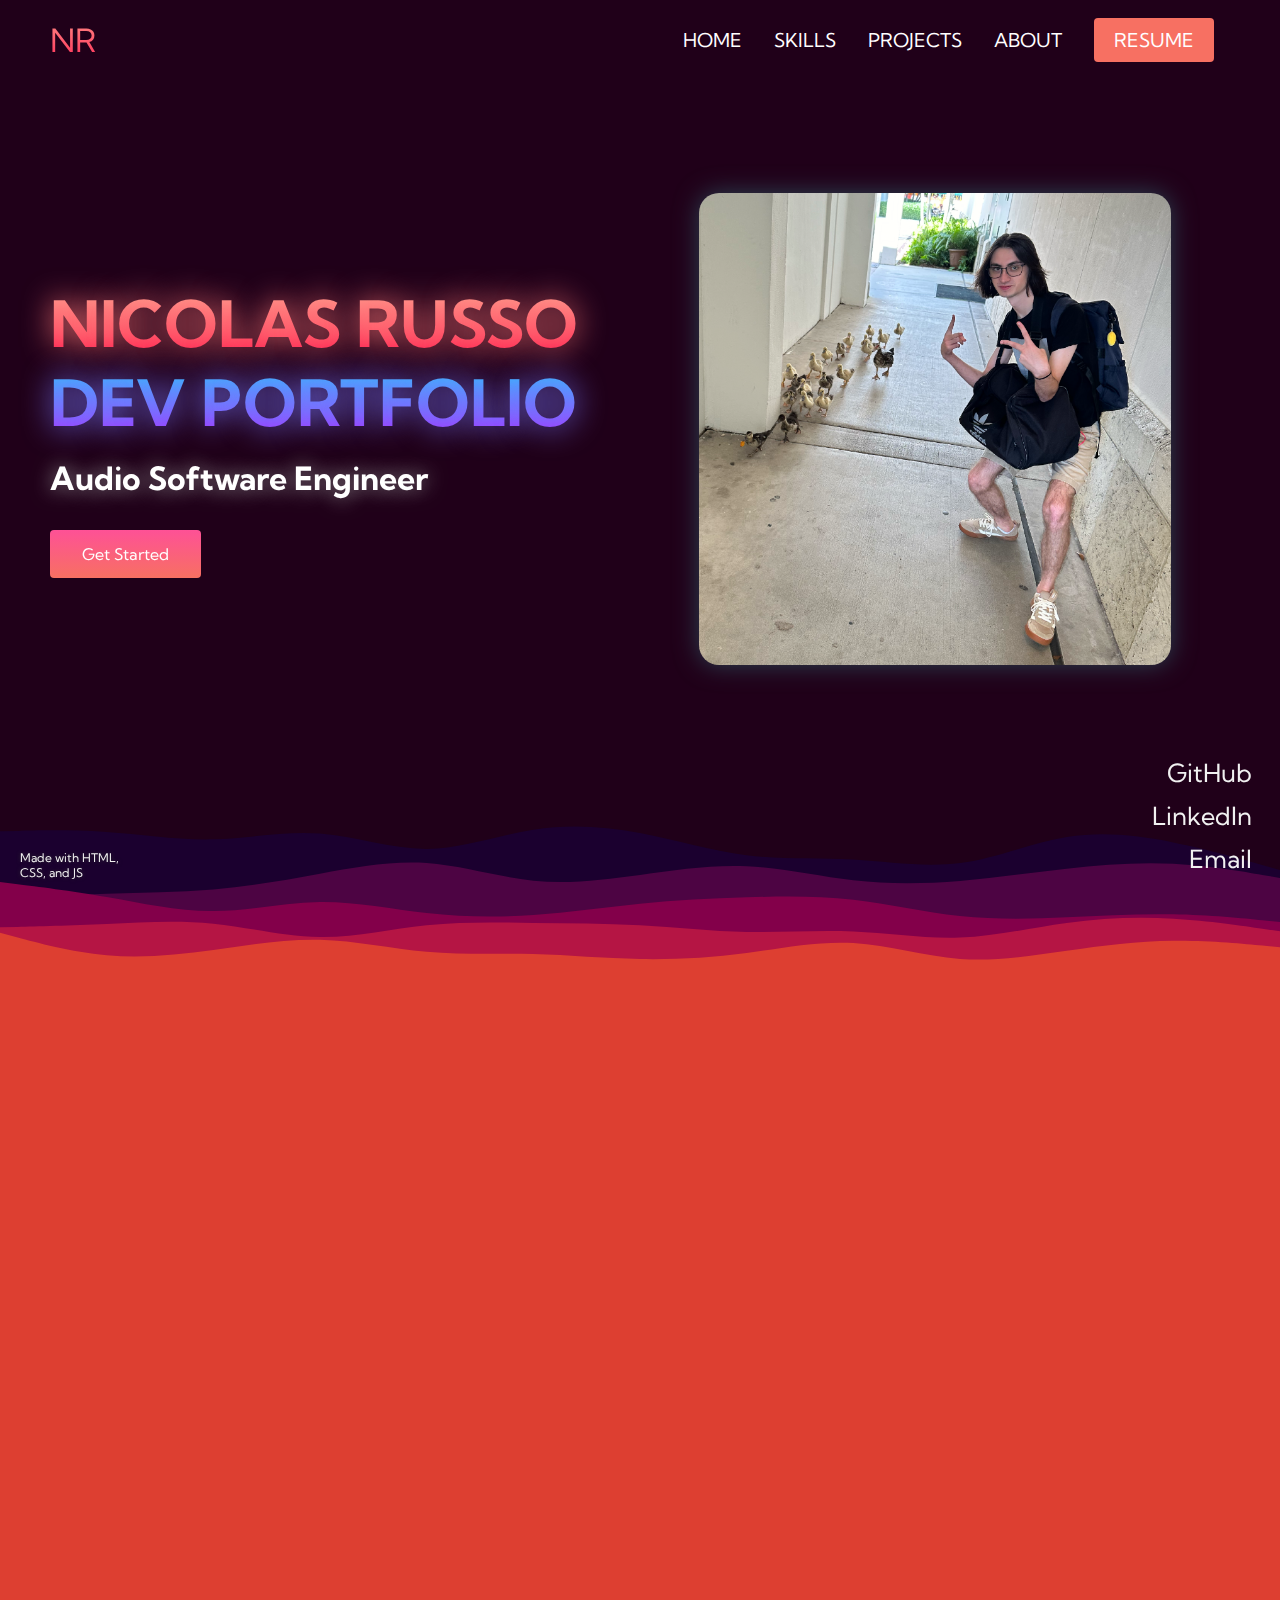
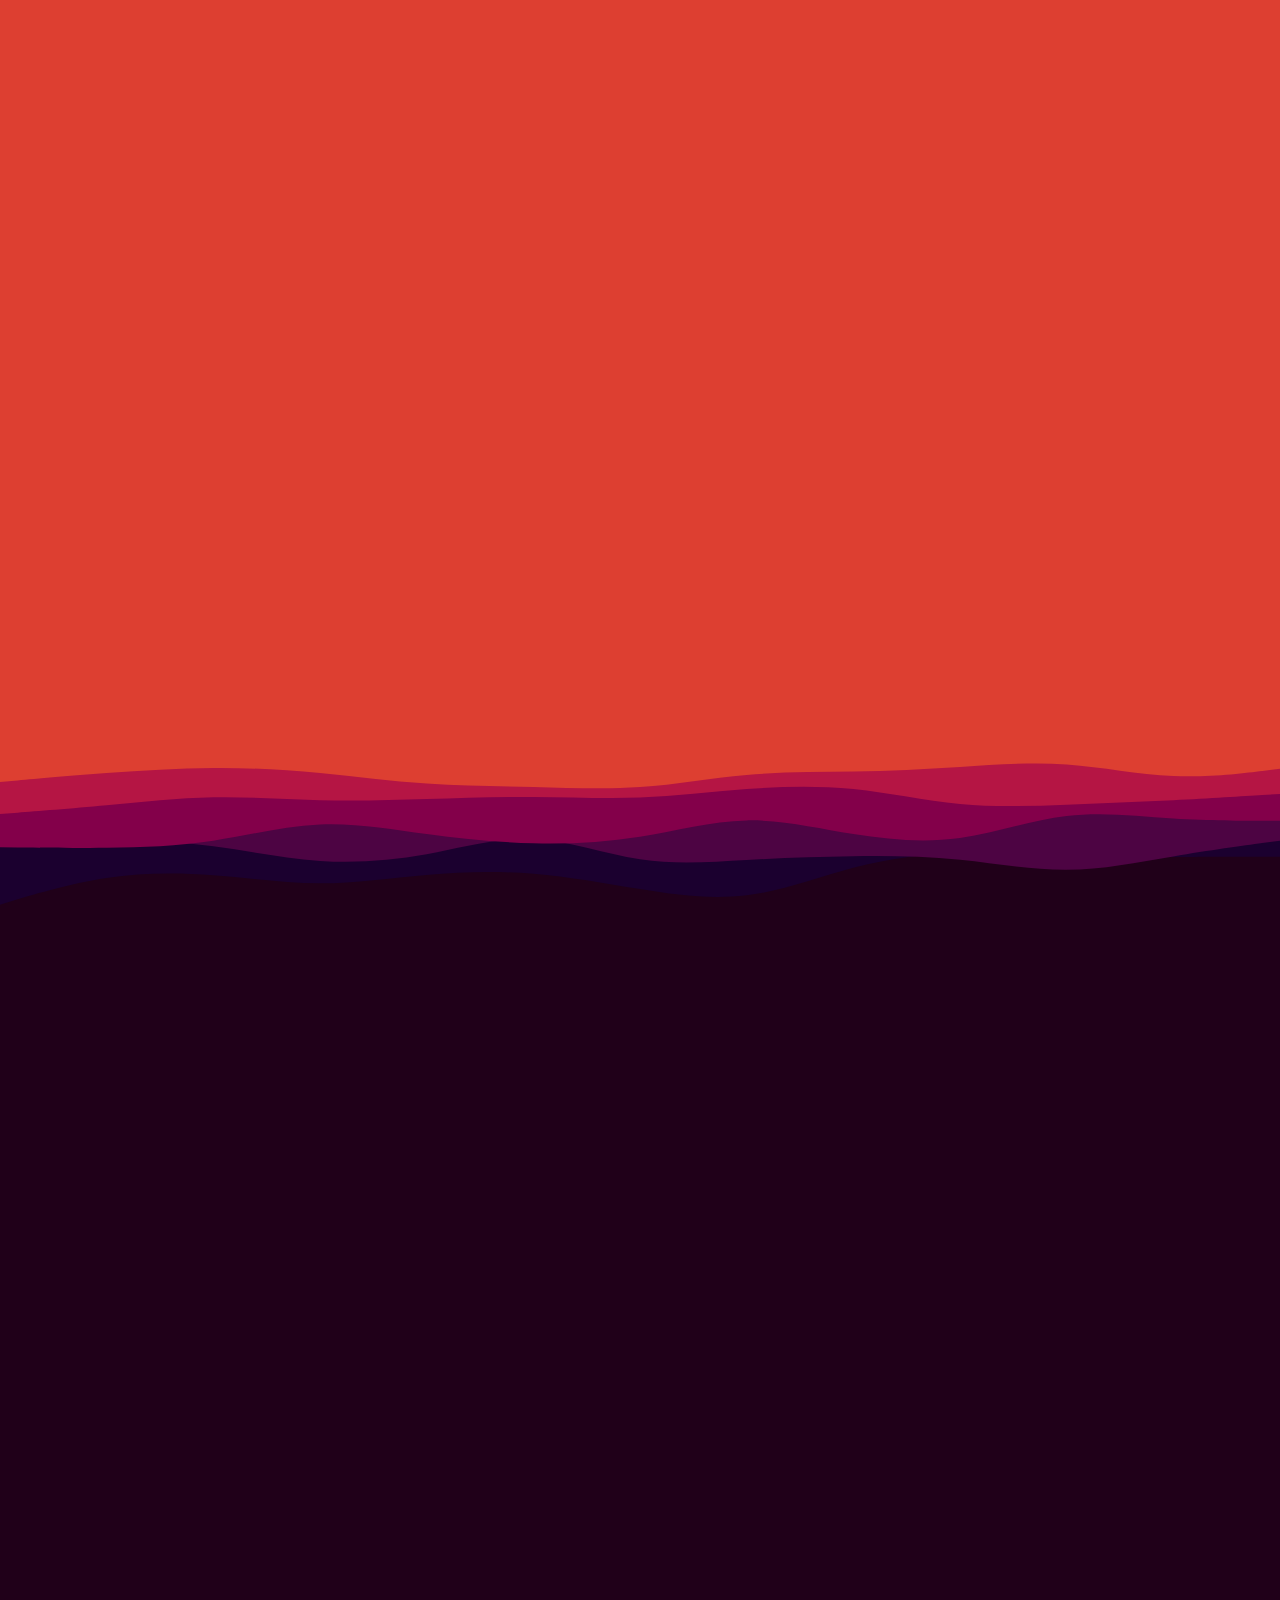
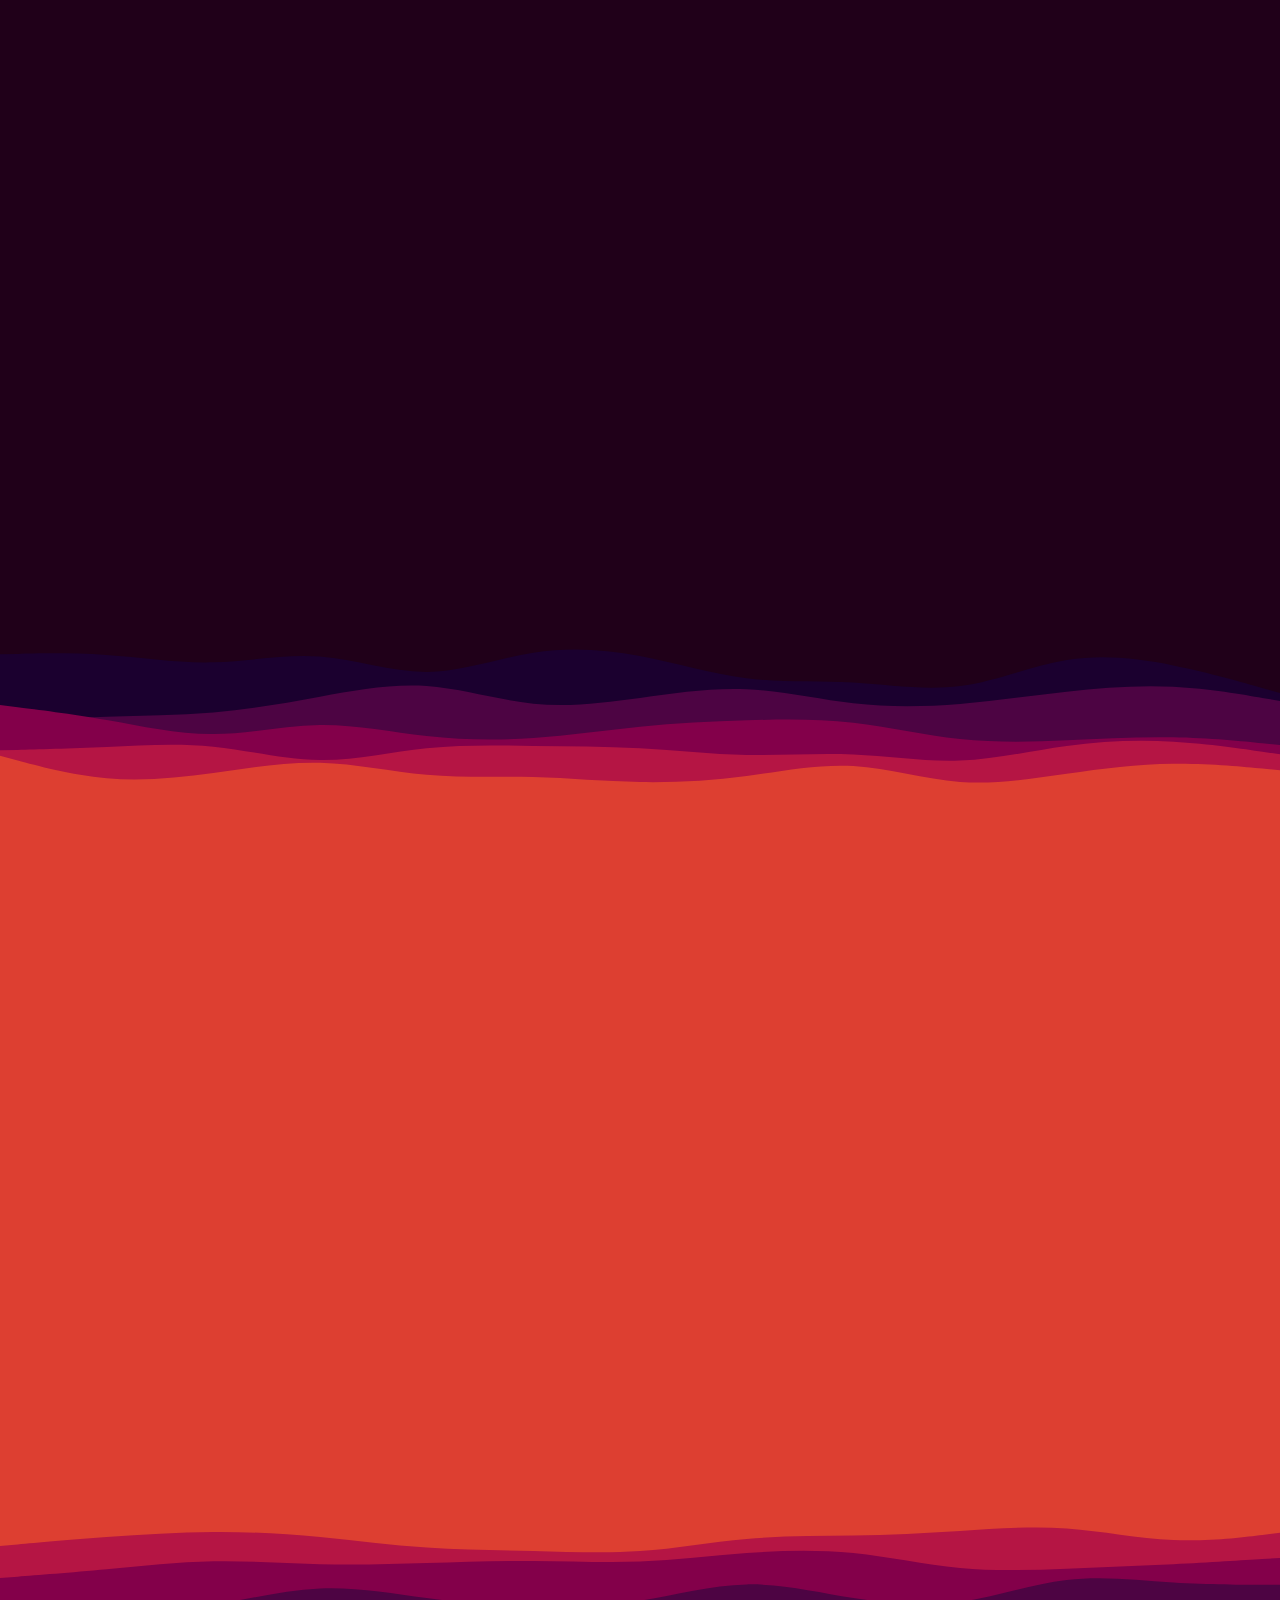
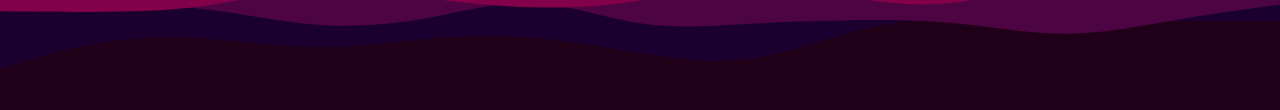
==== index.html @ 228be812 "added updated resume" ====
<!DOCTYPE html>
<html lang="en">
<head>
    <meta charset="UTF-8">
    <meta name="viewport" content="width=device-width, initial-scale=1.0">
    <title>Nicolas Russo's Portfolio</title>
    <link rel="stylesheet" href="style.css">

    <link rel="preconnect" href="https://fonts.googleapis.com">
    <link rel="preconnect" href="https://fonts.gstatic.com" crossorigin>
    <link href="https://fonts.googleapis.com/css2?family=Kumbh+Sans:wght@200;400;600;700&display=swap" rel="stylesheet">
</head>
<body>
    <a id="top"></a>

    <nav class="navbar">
        <div class="navbar__container">
            <a href="#top" id="navbar__logo">NR</a>
            <div class="navbar__toggle" id="mobile-menu">
                <span class="bar"></span>
                <span class="bar"></span>
                <span class="bar"></span>
            </div>
            <ul class="navbar__menu">
                <li class="navbar__item">
                    <a href="#top" class="navbar__links"> HOME </a>
                </li>
                <li class="navbar__item">
                    <a href="#skills" class="navbar__links"> SKILLS </a>
                </li>
                <li class="navbar__item">
                    <a href="#projects" class="navbar__links"> PROJECTS </a>
                </li>
                <li class="navbar__item">
                    <a href="#about-me" class="navbar__links"> ABOUT </a>
                </li>
                <!--
                <li class="navbar__item">
                    <a href="blog/blog.html" class="navbar__links"> ARTICLES </a>
                </li>
                -->
                <li class="navbar__btn">
                    <a href="resume_oct6.pdf" class="button" target="_blank"> RESUME </a>
                </li>
            </ul>
        </div>
    </nav>

    <div class="sidenav">
        <a href="https://github.com/omnicorum-dev" target=”_blank”>GitHub</a>
        <a href="https://www.linkedin.com/in/nicolas-russo-b6474030a/" target=”_blank”>LinkedIn</a>
        <a href="mailto:njr93@miami.edu">Email</a>
    </div>

    <div class="made__with">
        <p>
            Made with HTML, CSS, and JS
        </p>
    </div>

    <div class="everything">

    <!-- HERO SECTION -->

    <div class="main" id="main">
        <div class="main__container">
            <div class="main__content">
                <h1 id="nr" data-value="NICOLAS RUSSO" class="hidden home-line">NICOLAS RUSSO</h1>
                <h2 id="dp" data-value="DEV PORTFOLIO" class="hidden home-line">DEV PORTFOLIO</h2>
                <p class="hidden home-line">Audio Software Engineer</p>
                <button class="main__btn hidden home-line"><a href="#skills">Get Started</a></button>
            </div>
            <div class="main__img--container hidden2 home-line">
                <img src="images/I_love_ducks.png" alt="pic" id="main__img">
            </div>
        </div>
    </div>

    <!-- SKILLS SECTION -->
    
    
    <div class="spacer layer1"></div>
    
    <!--
    <div class="waves">
        <div class="waver wave1"></div>
        <div class="waver wave2"></div>
        <div class="waver wave3"></div>
        <div class="waver wave4"></div>
    </div>
    -->

    <section class="skills" id="skills">
        <div class="skills__container">
            <div class="skills__content">
                <h1 class="hidden">SKILLS</h1>
                <br>
                <br>
                <h2 class="hidden">Languages</h2>
                <br>
                <div class="languages">
                    <div class="lang hidden"><p>C++</p></div>
                    <div class="lang hidden"><p>Python</p></div>
                    <div class="lang hidden"><p>Java</p></div>
                    <div class="lang hidden"><p>C#</p></div>
                    <div class="lang hidden"><p>HTML</p></div>
                    <div class="lang hidden"><p>CSS</p></div>
                </div>

                <br>
                <br>
                <br>

                <h2 class="hidden">Frameworks, APIs, and Modules</h2>
                <br>
                <div class="languages">
                    <div class="lang hidden"><p>JUCE</p></div>
                    <div class="lang hidden"><p>PlugData</p></div>
                    <div class="lang hidden"><p>OpenGL</p></div>
                    <div class="lang hidden"><p>Twitch API</p></div>
                    <div class="lang hidden"><p>YouTube API</p></div>
                    <div class="lang hidden"><p>Google Cloud APIs</p></div>
                    <div class="lang hidden"><p>Llama 3.1</p></div>
                    <div class="lang hidden"><p>Scikit-Learn</p></div>
                </div>

                <br>
                <br>
                <br>

                <h2 class="hidden">Software</h2>
                <br>
                <div class="languages">
                    <div class="lang hidden"><p>Unity</p></div>
                    <div class="lang hidden"><p>Visual Studio</p></div>
                    <div class="lang hidden"><p>Neovim</p></div>
                    <div class="lang hidden"><p>Max</p></div>
                    <div class="lang hidden"><p>Blender</p></div>
                    <div class="lang hidden"><p>Adobe Creative Suite</p></div>
                    <div class="lang hidden"><p>Microsoft Office</p></div>
                    <div class="lang hidden"><p>Google Suite</p></div>
                </div>

                <br>
                <br>
                <br>

                <h2 class="hidden">Digital Audio Workstations</h2>
                <br>
                <div class="languages">
                    <div class="lang hidden"><p>Ableton Live</p></div>
                    <div class="lang hidden"><p>FL Studio</p></div>
                    <div class="lang hidden"><p>ProTools</p></div>
                    <div class="lang hidden"><p>Logic Pro</p></div>
                </div>

                <br>
                <br>
                <br>

                <h2 class="hidden">Operating Systems</h2>
                <br>
                <div class="languages">
                    <div class="lang hidden"><p>OSX</p></div>
                    <div class="lang hidden"><p>Windows</p></div>
                    <div class="lang hidden"><p>Unix</p></div>
                </div>

            </div>
        </div>
    </section>

    <div class="spacer layer2"></div>
    
    <!-- The other section -->

    <div class="main" id="projects">
        <div class="main__container2">
            <div class="main__content">
                <h2 class="hidden">PROJECTS</h2>
                <p class="hidden">Audio Software, Apps, and Games</p>
            </div>
            <br>
            <br>
            <br>

            <div class="youtube hidden">
                <iframe width="560" height="315" src="https://www.youtube.com/embed/ZGhJbdlIrUs?si=gTBgdvo9uI3dMaum" title="YouTube video player" frameborder="0" allow="accelerometer; autoplay; clipboard-write; encrypted-media; gyroscope; picture-in-picture; web-share" referrerpolicy="strict-origin-when-cross-origin" allowfullscreen></iframe>
            </div>
            <div class="video__desc">
                <h1 class="hidden2">Smart Clip, 4/27, and Deep Pan Plugins</h1>
                <h2 class="hidden2">C++,</h2>
                <h2 class="hidden2">JUCE,</h2>
                <h2 class="hidden2">Max,</h2>
                <h2 class="hidden2">DSP</h2>
                <p class="hidden2">
                    Smart Clip is a plugin developed in JUCE using C++ that uses multiband limiting and clipping to
                    create high-end preserving distortion. 4/27 was also made using JUCE, and uses an exponential
                    equation and waveshaping techniques to create a smooth analog-sounding distortion. Deep Pan was made in
                    Max4Live, and uses mid-side delays to create a deep panning effect to replace standard LCR mixes.
                </p>
                <div class="gitlink hidden2">
                    <a href="#top"><p><img src="images/github-icon.svg">  Code</p></a>
                </div>
            </div>

            <div class="youtube hidden">
                <iframe width="560" height="315" src="https://www.youtube.com/embed/ZGhJbdlIrUs?si=gTBgdvo9uI3dMaum" title="YouTube video player" frameborder="0" allow="accelerometer; autoplay; clipboard-write; encrypted-media; gyroscope; picture-in-picture; web-share" referrerpolicy="strict-origin-when-cross-origin" allowfullscreen></iframe>
            </div>
            <div class="video__desc">
                <h1 class="hidden2">AI Language Game & ChatBot</h1>
                <h2 class="hidden2">Python,</h2>
                <h2 class="hidden2">Llama3.1 (LLM),</h2>
                <h2 class="hidden2">Google Cloud TTS & STT APIs</h2>
                <p class="hidden2">
                    The AI Language game uses Google Cloud's Speech-to-Text API to capture a user's sentence,
                    sends it to a Large Language Model (Llama3.1) for translation, and plays the translated sentence
                    via Google's Text-to-Speech API and PyGame. The ChatBot works similarly but uses a character description
                    for its context instead of translation instructions.
                </p>
                <div class="gitlink hidden2">
                    <a href="#top"><p><img src="images/github-icon.svg">  Code</p></a>
                </div>
            </div>

            <!--
            <div class="youtube hidden">
                <iframe width="560" height="315" src="https://www.youtube.com/embed/nNbTf7HAIQE?si=5cgbld0Wp5qFtgue" title="YouTube video player" frameborder="0" allow="accelerometer; autoplay; clipboard-write; encrypted-media; gyroscope; picture-in-picture; web-share" referrerpolicy="strict-origin-when-cross-origin" allowfullscreen></iframe>
            </div>
            <div class="video__desc">
                <h1 class="hidden2">SNES Background Effector</h1>
                <h2 class="hidden2">C++,</h2>
                <h2 class="hidden2">OpenGL,</h2>
                <h2 class="hidden2">Graphics Processing</h2>
                <p class="hidden2">Audio Software Engineer</p>
                <div class="gitlink hidden2">
                    <a href="#top"><p><img src="images/github-icon.svg">  Code</p></a>
                </div>
            </div>
            -->

            <div class="youtube hidden">
                <iframe width="560" height="315" src="https://www.youtube.com/embed/k0XuoK132z4?si=GMvD4GhNdYhB1GlH" title="YouTube video player" frameborder="0" allow="accelerometer; autoplay; clipboard-write; encrypted-media; gyroscope; picture-in-picture; web-share" referrerpolicy="strict-origin-when-cross-origin" allowfullscreen></iframe>
            </div>
            <div class="video__desc">
                <h1 class="hidden2">MIDI Rhythm Game</h1>
                <h2 class="hidden2">Unity,</h2>
                <h2 class="hidden2">C#,</h2>
                <h2 class="hidden2">MIDI,</h2>
                <h2 class="hidden2">Binary Files</h2>
                <p class="hidden2">
                    This game takes a MIDI file as input, and builds a chart for the rhythm game component using the MIDI note data
                    in real-time. Charts can thus be created and edited extremely quickly. Additionally, note data is also
                    used to control the video effects such as screen shakes and drifts.
                </p>
                <div class="gitlink hidden2">
                    <a href="#top"><p><img src="images/github-icon.svg">  Code</p></a>
                </div>
            </div>

            <!--
            <div class="youtube hidden">
                <iframe width="560" height="315" src="https://www.youtube.com/embed/k0XuoK132z4?si=GMvD4GhNdYhB1GlH" title="YouTube video player" frameborder="0" allow="accelerometer; autoplay; clipboard-write; encrypted-media; gyroscope; picture-in-picture; web-share" referrerpolicy="strict-origin-when-cross-origin" allowfullscreen></iframe>
            </div>
            <div class="video__desc">
                <h1 class="hidden2">Streaming Chat Reader</h1>
                <h2 class="hidden2">Python,</h2>
                <h2 class="hidden2">Twitch API,</h2>
                <h2 class="hidden2">YouTube API,</h2>
                <h2 class="hidden2">Google Cloud APIs</h2>
                <p class="hidden2">Audio Software Engineer</p>
                <div class="gitlink hidden2">
                    <a href="https://github.com/omnicorum-dev/StreamChatReader" target=”_blank”><p><img src="images/github-icon.svg">  Code</p></a>
                </div>
            </div>
            -->

        </div>
    </div>

    <!-- ABOUT ME -->

    <div class="spacer layer1"></div>

    <section class="skills" id="about-me">
        <div class="skills__container">
            <div class="skills__content">
                <h1 class="hidden">ABOUT NICOLAS</h1>
                <br>
                <br>
                <p class="hidden2 about">
                    Nicolas Russo is an independent artist as well as an audio and sofware engineer.
                    He currently attends the <mark>University of Miami</mark> in Florida, pursuing a <mark>Bachelor's and Master's
                    degree</mark> in <mark>Music Engineering Technology</mark> with a minor in <mark>Computer Engineering</mark>.
                    In his time at the university, Nicolas has recorded several groups in multiple studios,
                    including the one-of-a-kind <a href="https://facilities.frost.miami.edu/recording-facilities/weeks-recording-studio/index.html" target=”_blank”><mark>Weeks Recording Studio</mark></a>.
                </p>
                <br>
                <p class="hidden about">
                    His musical background in <mark>piano</mark>, <mark>electronic instrumental performance</mark>, and
                    both <mark>contemporary and jazz drumset</mark> has provided him with a wide range of interests
                    and talents. He also creates heavy electronic dance music under the name <a href="https://soundcloud.com/omnicorum" target=”_blank”><mark>Omnicorum</mark></a>, 
                    where he has released over <mark>46 songs</mark> on <mark>multiple record labels</mark>.
                </p>
                <br>
                <p class="hidden2 about">
                    Nicolas has a passion for computer science, engineering, and programming. 
                    In addition to a multitude of various independent projects he has completed, Nicolas 
                    has also worked as a <mark>Teacher's Assistant for the Intro to Programming class</mark> at the University 
                    of Miami. There, he taught a weekly lab section, <mark>where he kept students on task</mark>, <mark>answered 
                    questions</mark>, and <mark>provided guidance</mark> where needed. He also <mark>graded and provided feedback</mark> to students'
                    lab work, as well as facilitated one-on-one and group tutoring sessions.
                </p>

            </div>
        </div>
    </section>

    <div class="spacer layer2"></div>

    </div>


    <script src="app.js"></script>
</body>
</html>
---- style.css ----
* {
    box-sizing: border-box;
    margin: 0;
    padding: 0;
    font-family: 'Kumbh Sans', sans-serif;
}

body {
    overflow-x: hidden;
}

html {
    scroll-behavior: smooth;
}

.made__with {
    height: auto; /* Full-height: remove this if you want "auto" height */
    width: 130px; /* Set the width of the sidebar */
    position: fixed; /* Fixed Sidebar (stay in place on scroll) */
    z-index: 1; /* Stay on top */
    bottom: 0; /* Stay at the top */
    left: 0;
    text-align: left;
    overflow-x: hidden; /* Disable horizontal scroll */
    padding-bottom: 20px;
    padding-left: 20px;
}

.made__with p {
    text-decoration: none;
    font-size: 12px;
    color: #f1f1f1;
    display: block;
    transition: 0.3s;
    text-shadow: 0 0 4px #333;
}

.sidenav {
    height: auto; /* Full-height: remove this if you want "auto" height */
    width: 160px; /* Set the width of the sidebar */
    position: fixed; /* Fixed Sidebar (stay in place on scroll) */
    z-index: 1; /* Stay on top */
    bottom: 0; /* Stay at the top */
    right: 0;
    text-align: right;
    overflow-x: hidden; /* Disable horizontal scroll */
    padding-bottom: 20px;
    padding-right: 20px;
}

/* The navigation menu links */
.sidenav a {
    padding: 6px 8px 6px 16px;
    text-decoration: none;
    font-size: 25px;
    color: #f1f1f1;
    display: block;
    transition: 0.3s;
}
  
/* When you mouse over the navigation links, change their color */
.sidenav a:hover {
    /*color: #f1f1f1;*/
    text-shadow: 2px 2px 1px #a0a0a0;
    transform: scale(1.1);
}

.navbar {
    background: #200019;
    height: 80px;
    display: flex;
    justify-content: center;
    align-items: center;
    font-size: 1.2rem;
    position: sticky;
    top: 0;
    z-index: 999;
}

.navbar__container {
    display: flex;
    justify-content: space-between;
    height: 80px;
    z-index: 1;
    width: 100%;
    max-width: 1300px;
    margin: 0 auto;
    padding: 0 50px;
}

#navbar__logo {
    background-color: #ff8177;
    background-image: linear-gradient(to top, #ff0844 0%, #ffb199 100%);
    background-size: 100%;
    -webkit-background-clip: text;
    -moz-background-clip: text;
    -webkit-text-fill-color: transparent;
    -moz-text-fill-color: transparent;
    display: flex;
    align-items: center;
    cursor: pointer;
    text-decoration: none;
    font-size: 2rem;
}

.fa-gem {
    margin-right: 0.5rem;
}

.navbar__menu {
    display: flex;
    align-items: center;
    list-style: none;
    text-align: center;
}

.navbar__item {
    height: 80px;
}

.navbar__links {
    color: #fff;
    display: flex;
    align-items: center;
    justify-content: center;
    text-decoration: none;
    padding: 0 1rem;
    height: 100%;
}

.navbar__btn {
    display: flex;
    justify-content: center;
    align-items: center;
    padding: 0 1rem;
    width: 100%;
}

.button {
    display: flex;
    justify-content: center;
    align-items: center;
    text-decoration: none;
    padding: 10px 20px;
    height: 100%;
    width: 100%;
    border: none;
    outline: none;
    border-radius: 4px;
    background: #f77062;
    color: #fff;
}

.button:hover {
    background: #4837ff;
    transition: all 0.3s ease;
}

.navbar__links:hover {
    color: #f77062;
    transition: all 0.3s ease;
}

@media screen and (max-width: 960px) {
    .navbar__container {
        display: flex;
        justify-content: space-between;
        height: 80px;
        z-index: 1;
        width: 100%;
        max-width: 1300px;
        padding: 0;
    }

    .navbar__menu {
        display: grid;
        grid-template-columns: auto;
        margin: 0;
        width: 100%;
        position: absolute;
        top: -1000;
        opacity: 0;
        transition: all 0.5s ease;
        height: 50vh;
        z-index: -1;
    }

    .navbar__menu.active {
        background: #131313;
        top: 100%;
        opacity: 1;
        transition: all 0.5s ease;
        z-index: 99;
        height: 50vh;
        font-size: 1.6rem;
    }

    #navbar__logo {
        padding-left: 25px;
    }

    .navbar__toggle .bar {
        width: 25px;
        height: 3px;
        margin: 5p auto;
        transition: all 0.3s ease-in-out;
        background: #fff;
    }

    .navbar__item {
        width: 100%;
    }

    .navbar__links {
        text-align: center;
        padding: 2rem;
        width: 100%;
        display: table;
    }

    #mobile-menu {
        position: absolute;
        top: 20%;
        right: 5%;
        transform: translate(5%, 20%);
    }

    .navbar__btn {
        padding-bottom: 2rem;
    }

    .button {
        display: flex;
        justify-content: center;
        align-items: center;
        width: 80%;
        height: 80px;
        margin: 0;
    }

    .navbar__toggle .bar {
        display: block;
        cursor: pointer;
    }

    #mobile-menu.is-active .bar:nth-child(2) {
        opacity: 0;
    }

    #mobile-menu.is-active .bar:nth-child(1) {
        transform: translateY(8px) rotate(45deg);
    }

    #mobile-menu.is-active .bar:nth-child(3) {
        transform: translateY(-8px) rotate(-45deg);
    }
}

/* HERO SECTION CSS */

.main {
    background-color: #200019;
}

.main__container {
    display: grid;
    grid-template-columns: 1fr 1fr;
    align-items: center;
    justify-self: center;
    margin: 0 auto;
    height: 78vh;
    background-color: #200019;
    z-index: 1;
    width: 100%;
    max-width: 1300px;
    padding: 0 50px;
}

.main__container2 {
    display: grid;
    grid-template-columns: 1fr 1fr;
    align-items: center;
    justify-self: center;
    margin: 0 auto;
    min-height: 78vh;
    background-color: #200019;
    z-index: 1;
    width: 100%;
    max-width: 1300px;
    padding: 0 50px;
}

.main__content h1{
    font-size: 4rem;
    background-color: #ff8177;
    background-image: linear-gradient(to top, #ff0844 0%, #ffb199 100%);
    background-size: 100%;
    text-shadow: 0 0 30px #f77;
    -webkit-background-clip: text;
    -moz-background-clip: text;
    -webkit-text-fill-color: transparent;
    -moz-text-fill-color: transparent;
}

.main__content h2 {
    font-size: 4rem;
    background-color: #ff8177;
    background-image: linear-gradient(to top, #b721ff 0%, #21d4fd 100%);
    background-size: 100%;
    text-shadow: 0 0 30px #77f;
    -webkit-background-clip: text;
    -moz-background-clip: text;
    -webkit-text-fill-color: transparent;
    -moz-text-fill-color: transparent;
}

.main__content p {
    margin-top: 1rem;
    font-size: 2rem;
    font-weight: 700;
    color: #fff;
    text-shadow: 0 0 20px #999;
}

.youtube {
    margin: 40px;
    position: relative;
    padding-bottom: 49.2%;
    height: 0;
}

.youtube iframe {
    border: 3px solid #f14fcb;
    border-radius: 10px;
    filter: drop-shadow(0px 0px 5rem #4c173f);
    position: absolute;
    top: 0;
    left: 0;
    width: 100%;
    height: 100%;
}

.video__desc h1 {
    font-size: 2.5rem;
    background-color: #ff8177;
    background-image: linear-gradient(to top, #ff0844 0%, #ffb199 100%);
    background-size: 100%;
    text-shadow: 0 0 30px #f77;
    -webkit-background-clip: text;
    -moz-background-clip: text;
    -webkit-text-fill-color: transparent;
    -moz-text-fill-color: transparent;
}

.video__desc h2 {
    margin-top: 1rem;
    font-size: 1.4rem;
    font-weight: 200;
    color: #4d7ee6;
    text-shadow: 0 0 3px #555;
    display: inline-block;
    margin-right: 0.2rem;
}

.video__desc p {
    margin-top: 1rem;
    line-height: 1.7rem;
    font-size: 1rem;
    font-weight: 400;
    color: #fff;
    text-shadow: 0 0 3px #555;
}

.gitlink {
    border: 2px solid #ff47c2;
    display: inline-block;
    filter: drop-shadow(0px 5px 0px #d83d73);
    text-decoration: none;
    margin-top: 1rem;
}

.gitlink a {
    text-decoration: none;
}

.gitlink p:hover {
    background-color: #ff47c2;
    color: white;
}

.gitlink p{
    white-space: pre;
    color: #ff47c2;
    margin-top: 0;
    padding: 7px;
    transition: 0.3s;
}

.gitlink img {
    position: relative;
    text-align: center;
    justify-content: center;
    transform: translateY(0.17rem);
    width: 20px;
    filter: invert(100%) brightness(200%);
}

.main__btn {
    font-size: 1rem;
    background-image: linear-gradient(to top, #f77062 0%, #fe5196 100%);
    padding: 14px 32px;
    border: none;
    border-radius: 4px;
    color: #fff;
    margin-top: 2rem;
    cursor: pointer;
    position: relative;
    transition: all 0.35s;
    outline: none;
}

.main__btn a {
    position: relative;
    z-index: 2;
    color: #fff;
    text-decoration: none;
}

.main__btn:after {
    position: absolute;
    content: '';
    top: 0;
    left: 0;
    width: 0;
    height: 100%;
    background: #149ae2;
    transition: all 0.35s;
    border-radius: 4px;
}

.main__btn:hover {
    color: #fff;
}

.main__btn:hover:after {
    width: 100%;
}

.main__img--container {
    text-align: center;
}

#main__img {
    height: 80%;
    width: 80%;
    filter: drop-shadow(0px 0px 0.75rem #2c4251);
    transition: 0.2s;
    border-radius: 20px;
}

#main__img:hover {
    height: 90%;
    width: 90%;
    transform: rotate(2deg);
    filter: drop-shadow(0px 0px 70px #ec3232);
}

/* Mobile Responsive */

@media screen and (max-width: 768px) {
    .main__container {
        display: grid;
        grid-template-columns: auto;
        align-items: center;
        justify-self: center;
        width: 100%;
        margin: 0 auto;
        height: 90vh;
    }

    .main__content {
        text-align: center;
        margin-bottom: 4rem;
    }

    .main__content h1 {
        font-size: 2.5rem;
        margin-top: 2rem;
    }

    .main__content h2 {
        font-size: 3rem;
    }

    .main__content p {
        margin-top: 1rem;
        font-size: 1.5rem;
    }
}

@media screen and (max-width: 480px) {
    .main__content h1 {
        font-size: 2rem;
        margin-top: 3rem;
    }

    .main__content h2 {
        font-size: 2rem;
    }

    .main__content p {
        margin-top: 2rem;
        font-size: 1.5rem;
    }
    
    .main__btn {
        padding: 12px 36px;
        margin: 2.5rem 0;
    }
}

/* Skills Section */

.skills {
    position: relative;
    align-content: center;
    align-items: center;
    min-height: 300px;
    padding: 100px 10vw;
    background-color: #dd3f31;
}

.skills__content h1 {
    font-size: 4rem;
    background-color: #ff0ae7;
    background-image: linear-gradient(to top, #00bc22 0%, #68ffa7 100%);
    background-size: 100%;
    text-shadow: 0 0 50px #44ff00;
    filter: drop-shadow(2px 4px 0px black);
    -webkit-background-clip: text;
    -moz-background-clip: text;
    -webkit-text-fill-color: transparent;
    -moz-text-fill-color: transparent;
}

.skills__content h2 {
    font-size: 2.5rem;
    color: #fe8ad3;
    text-shadow: 0 0.1rem 3px rgb(83, 0, 83);
}

.about {
    color: white;
    line-height: 1.8rem;
    font-size: 1.1rem;
    text-shadow: 0 3px 7px #7a221a;
}

.about mark {
    color: rgb(82, 217, 255);
    font-weight: 600;
    /*text-decoration: underline #77f;*/
    background-color: transparent;
    transition: 0.23s;
}

.about a {
    text-decoration: 2px underline white;
    transition: 0.23s;
}

.about a:hover {
    text-decoration: 2px underline black;
}

.about mark:hover {
    color: black;
    background-color: #77f;
    text-shadow: 0 0px 12px #fff;
}

.spacer {
    aspect-ratio: 960/150;
    width: 100%;
    background-repeat: no-repeat;
    background-position: center;
    background-size: cover;
}

.layer1 {
    background-image: url('./images/skills-waves-top.svg');
}

.layer2 {
    background-image: url('./images/skills-waves-bottom.svg');
}

.waves {
    aspect-ratio: 1000/100;
    width: 100%;
    background-color: #200019;
    position: relative;
}

.waver {
    position: absolute;
    bottom: 0;
    left: 0;
    width: 100%;
    height: 100px;
    background: url('/images/wave-black.svg');
    background-size: 1000px 100px;
}

.waver.wave1 {
    animation: animate 30s linear infinite;
    z-index: 100;
    opacity: 1;
    animation-delay: 0s;
    filter: invert(34%) sepia(36%) saturate(4195%) hue-rotate(343deg) brightness(80%) contrast(82%);
    bottom: 0;
}
.waver.wave2 {
    animation: animate2 15s linear infinite;
    z-index: 99;
    opacity: 0.5;
    animation-delay: -5s;
    bottom: 10;
}
.waver.wave3 {
    animation: animate 30s linear infinite;
    z-index: 98;
    opacity: 0.2;
    animation-delay: -2s;
    bottom: 15;
}
.waver.wave4 {
    animation: animate2 15s linear infinite;
    z-index: 97;
    opacity: 0.7;
    animation-delay: -2s;
    bottom: 20;
}
@keyframes animate {
    0% {
        background-position-x: 0;
    }
    100% {
        background-position-x: 1000px;
    }
}
@keyframes animate2 {
    0% {
        background-position-x: 0;
    }
    100% {
        background-position-x: -1000px;
    }
}

.hidden {
    opacity: 0;
    filter: blur(5px);
    transform: translateX(-100%);
    transition: all 1s;
}

.hidden2 {
    opacity: 0;
    filter: blur(5px);
    transform: translateX(100%);
    transition: all 1s;
}

.show {
    opacity: 1;
    filter: blur(0);
    transform: translateX(0);
}

.languages {
    font-size: 1.1rem;
}

.lang {
    color: rgb(69, 200, 220);
    border-radius: 10px;
    background-color: rgb(110, 27, 12);
    padding: 1rem;
    margin: 0.4rem;
    display: inline-block;

    -webkit-user-select: none; /* Safari */
    -ms-user-select: none; /* IE 10 and IE 11 */
    user-select: none; /* Standard syntax */
}

.lang p {
    transition: 0.2s;
}

.lang p:hover, .lang p:focus {
    transform: scale(109%);
    text-shadow: 0 0 5px rgb(69, 200, 220);
}

.lang:nth-child(2) {
    transition-delay: transform 200ms;
}
.lang:nth-child(3) {
    transition-delay: 400ms;
}
.lang:nth-child(4) {
    transition-delay: 600ms;
}
.lang:nth-child(5) {
    transition-delay: 800ms;
}
.lang:nth-child(6) {
    transition-delay: 1000ms;
}
.lang:nth-child(7) {
    transition-delay: 1200ms;
}
.lang:nth-child(8) {
    transition-delay: 1400ms;
}

.home-line:nth-child(2) {
    transition-delay: 200ms;
}
.home-line:nth-child(3) {
    transition-delay: 400ms;
}
.home-line:nth-child(4) {
    transition-delay: 800ms;
}
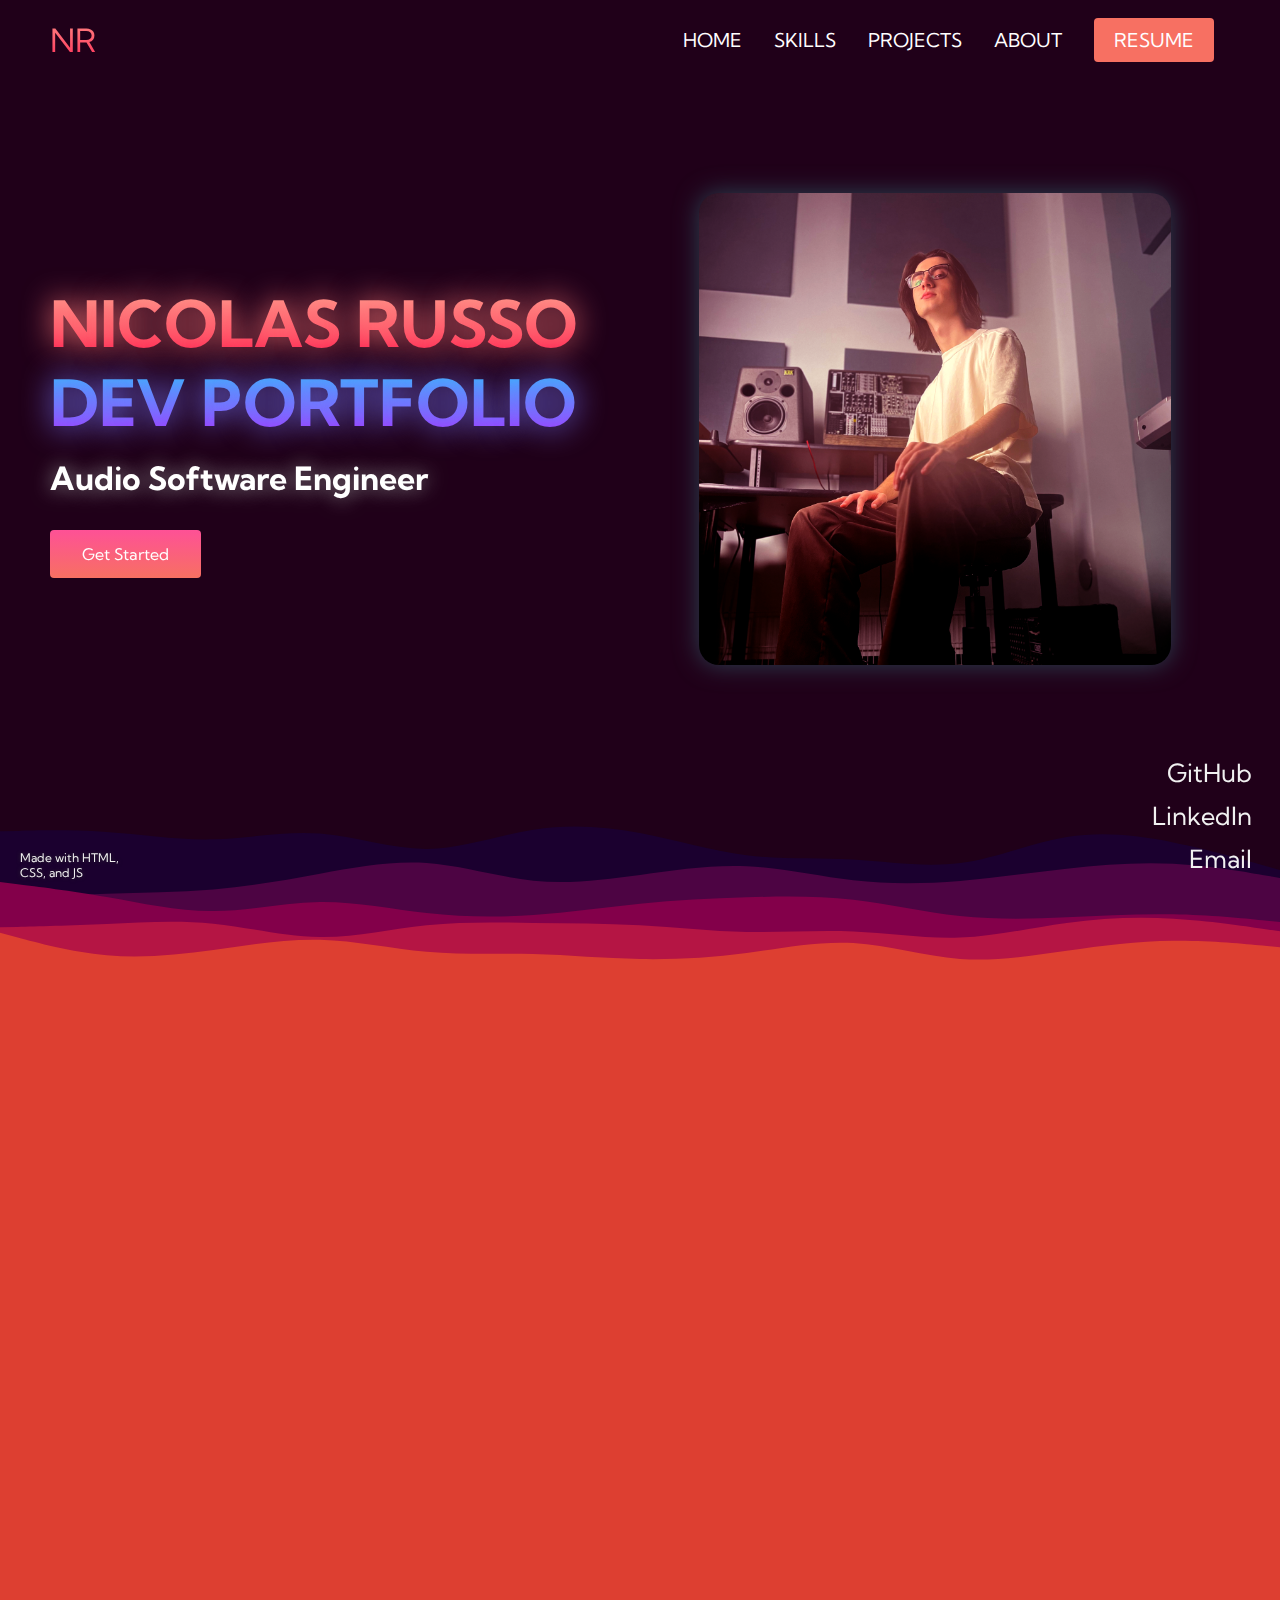
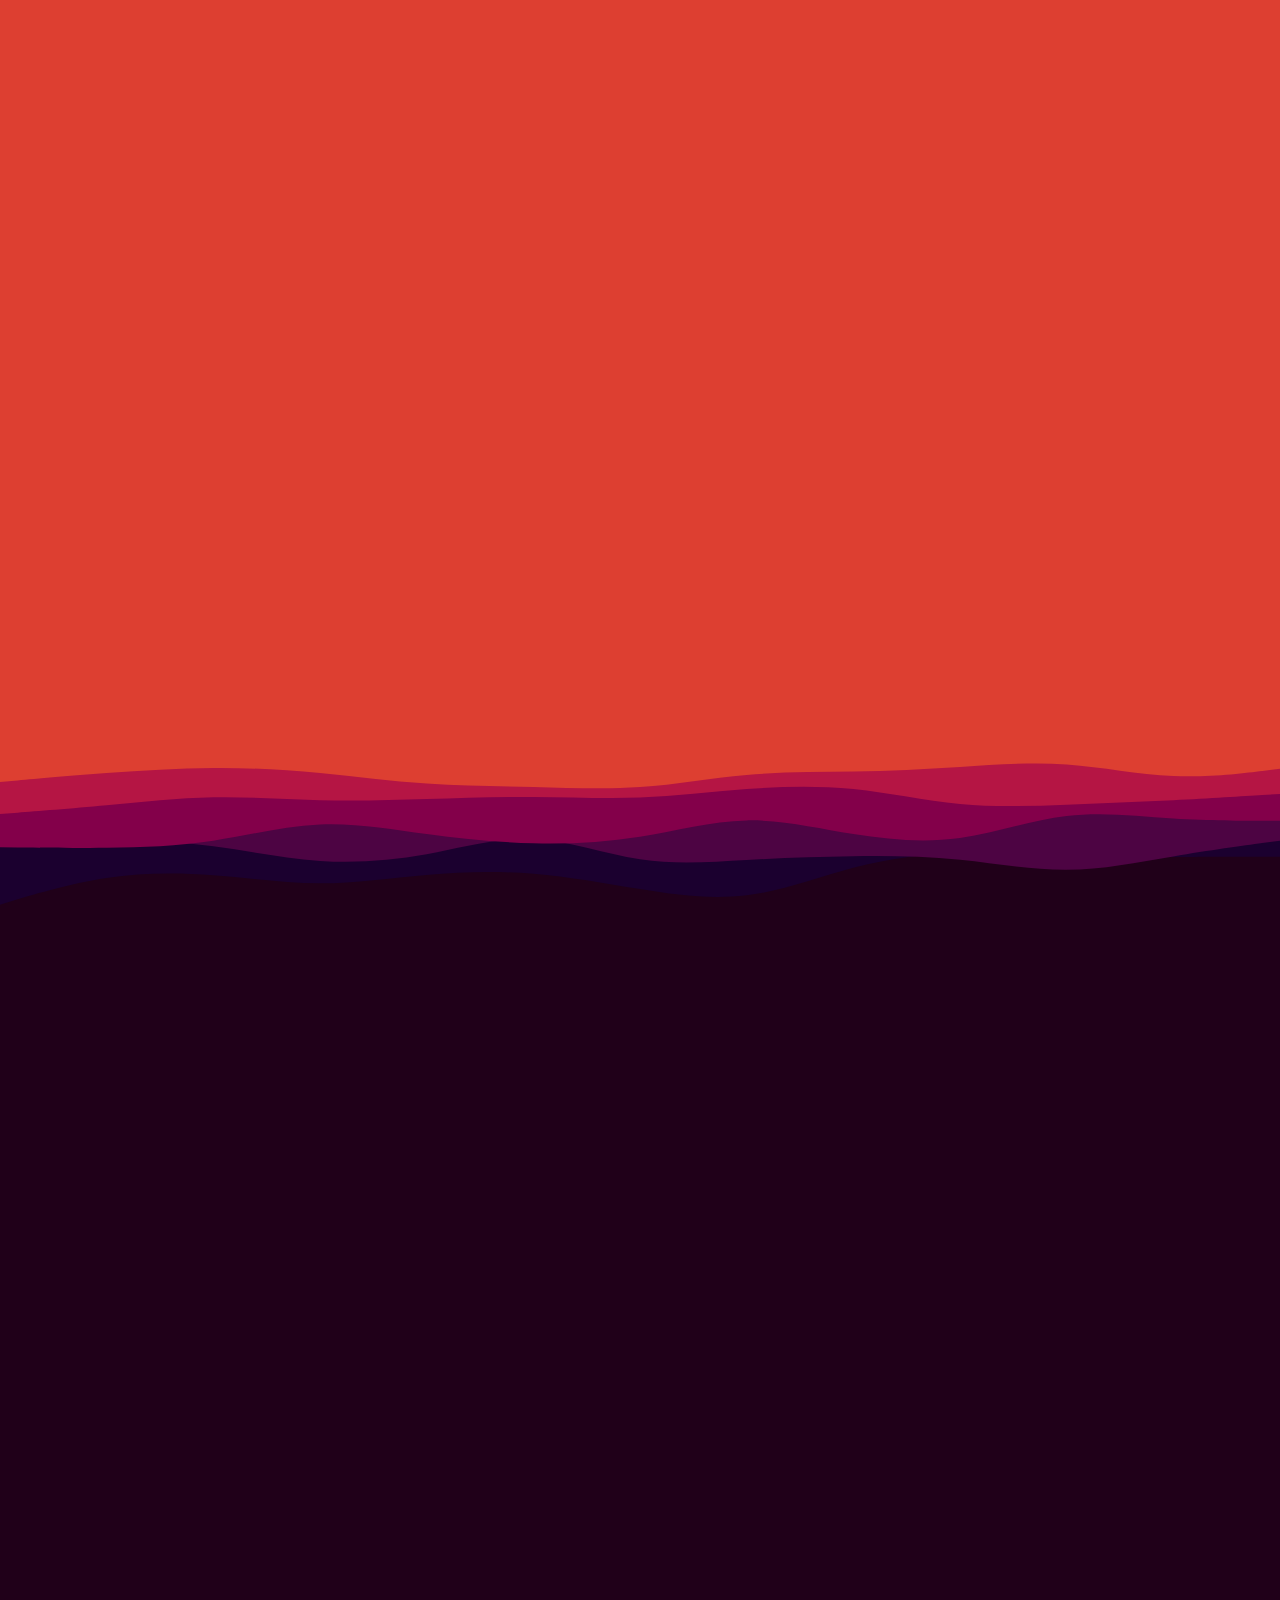
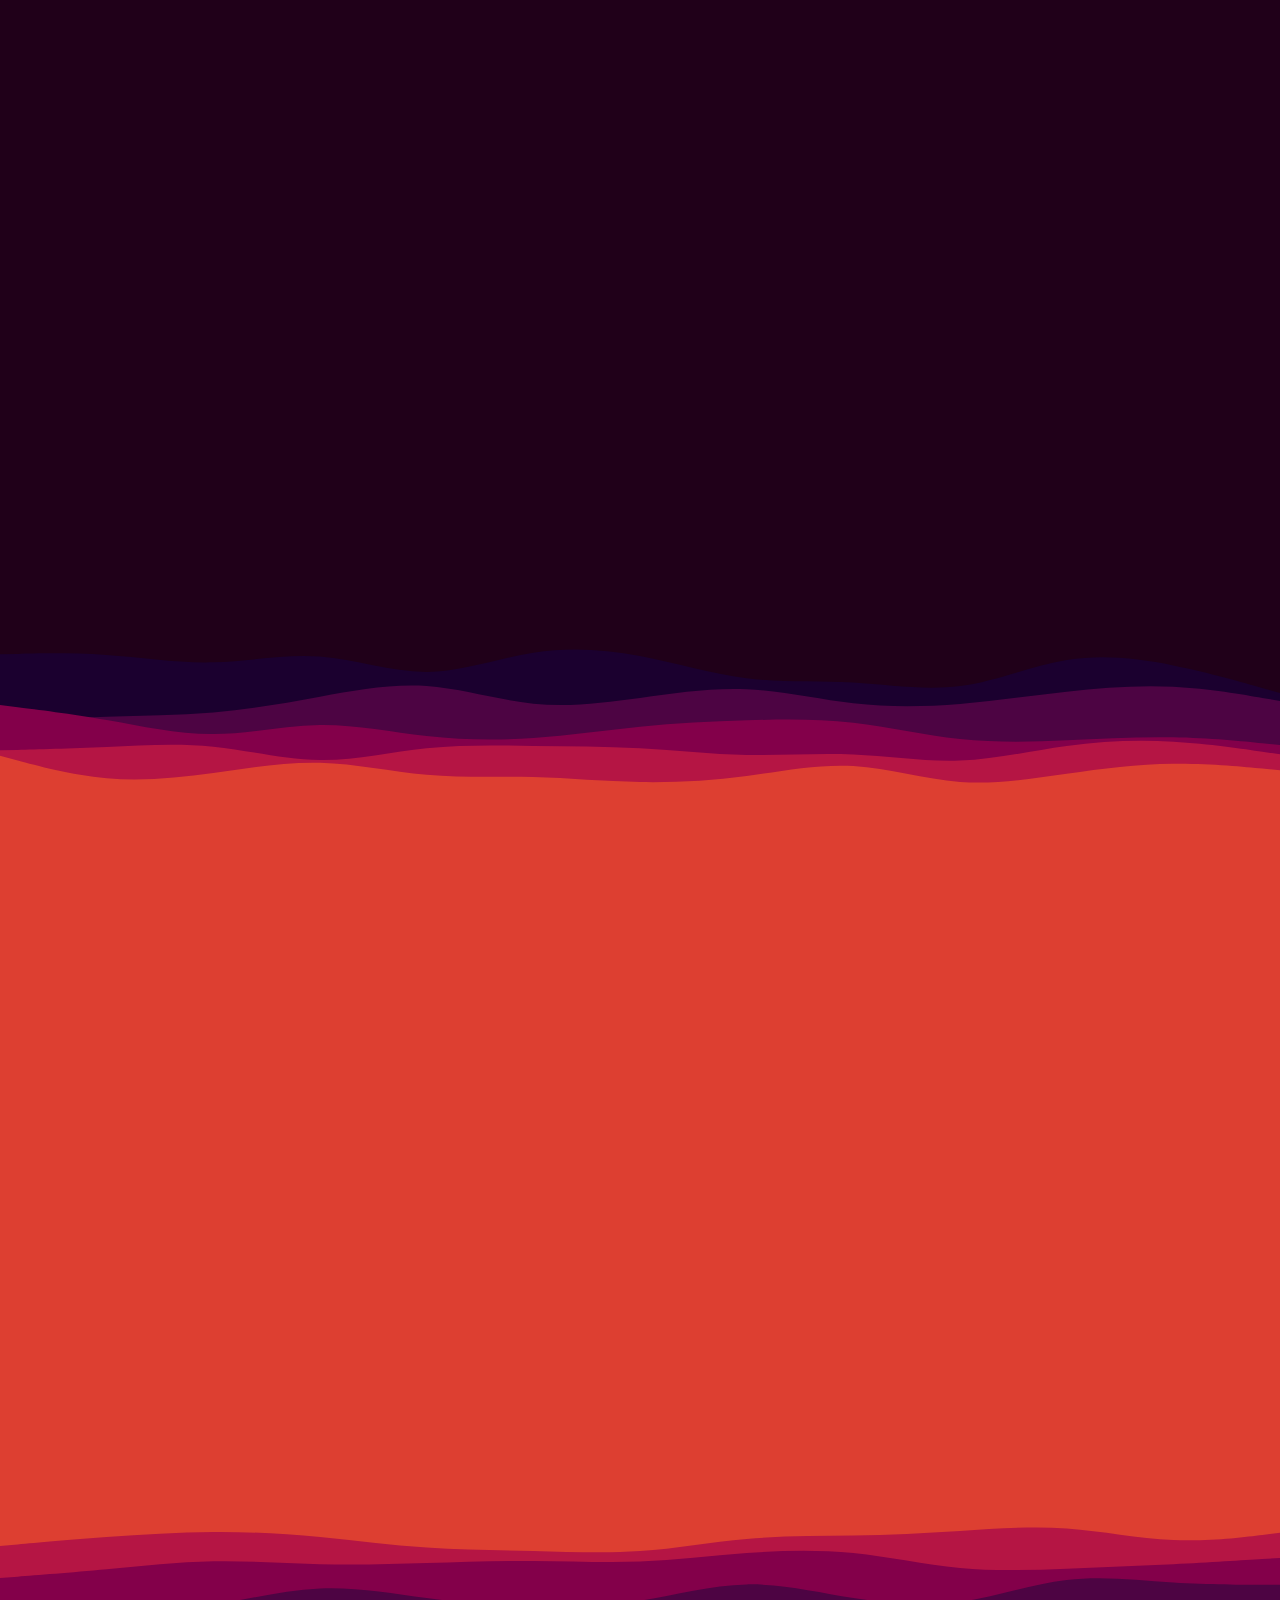
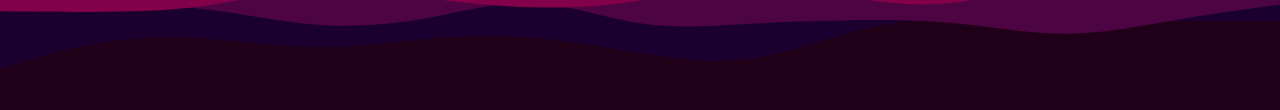
==== commit 2380f41a: "added the shot" ====
--- a/index.html
+++ b/index.html
@@ -71,7 +71,7 @@
                 <button class="main__btn hidden home-line"><a href="#skills">Get Started</a></button>
             </div>
             <div class="main__img--container hidden2 home-line">
-                <img src="images/I_love_ducks.png" alt="pic" id="main__img">
+                <img src="images/THE_SHOT.png" alt="pic" id="main__img">
             </div>
         </div>
     </div>
@@ -185,7 +185,7 @@
             <br>
 
             <div class="youtube hidden">
-                <iframe width="560" height="315" src="https://www.youtube.com/embed/ZGhJbdlIrUs?si=gTBgdvo9uI3dMaum" title="YouTube video player" frameborder="0" allow="accelerometer; autoplay; clipboard-write; encrypted-media; gyroscope; picture-in-picture; web-share" referrerpolicy="strict-origin-when-cross-origin" allowfullscreen></iframe>
+                <iframe width="560" height="315" src="https://www.youtube.com/embed/qMCVj3v-CvU?si=pR52c7NtrhD3F-Yq" title="YouTube video player" frameborder="0" allow="accelerometer; autoplay; clipboard-write; encrypted-media; gyroscope; picture-in-picture; web-share" referrerpolicy="strict-origin-when-cross-origin" allowfullscreen></iframe>
             </div>
             <div class="video__desc">
                 <h1 class="hidden2">Smart Clip, 4/27, and Deep Pan Plugins</h1>
@@ -200,12 +200,12 @@
                     Max4Live, and uses mid-side delays to create a deep panning effect to replace standard LCR mixes.
                 </p>
                 <div class="gitlink hidden2">
-                    <a href="#top"><p><img src="images/github-icon.svg">  Code</p></a>
-                </div>
-            </div>
-
-            <div class="youtube hidden">
-                <iframe width="560" height="315" src="https://www.youtube.com/embed/ZGhJbdlIrUs?si=gTBgdvo9uI3dMaum" title="YouTube video player" frameborder="0" allow="accelerometer; autoplay; clipboard-write; encrypted-media; gyroscope; picture-in-picture; web-share" referrerpolicy="strict-origin-when-cross-origin" allowfullscreen></iframe>
+                    <a href="https://github.com/omnicorum-dev/2024_DSP" target="_blank"><p><img src="images/github-icon.svg">  Code</p></a>
+                </div>
+            </div>
+
+            <div class="youtube hidden">
+                <iframe width="560" height="315" src="https://www.youtube.com/embed/sLyAEkhcTZ4?si=7RabqnxcrM82zsvM" title="YouTube video player" frameborder="0" allow="accelerometer; autoplay; clipboard-write; encrypted-media; gyroscope; picture-in-picture; web-share" referrerpolicy="strict-origin-when-cross-origin" allowfullscreen></iframe>
             </div>
             <div class="video__desc">
                 <h1 class="hidden2">AI Language Game & ChatBot</h1>
@@ -219,7 +219,7 @@
                     for its context instead of translation instructions.
                 </p>
                 <div class="gitlink hidden2">
-                    <a href="#top"><p><img src="images/github-icon.svg">  Code</p></a>
+                    <a href="https://github.com/omnicorum-dev/LangGameAndChatbot" target="_blank"><p><img src="images/github-icon.svg">  Code</p></a>
                 </div>
             </div>
 
@@ -240,7 +240,7 @@
             -->
 
             <div class="youtube hidden">
-                <iframe width="560" height="315" src="https://www.youtube.com/embed/k0XuoK132z4?si=GMvD4GhNdYhB1GlH" title="YouTube video player" frameborder="0" allow="accelerometer; autoplay; clipboard-write; encrypted-media; gyroscope; picture-in-picture; web-share" referrerpolicy="strict-origin-when-cross-origin" allowfullscreen></iframe>
+                <iframe width="560" height="315" src="https://www.youtube.com/embed/8_1w20brSbg?si=6wfczwiiXXyWQxgC" title="YouTube video player" frameborder="0" allow="accelerometer; autoplay; clipboard-write; encrypted-media; gyroscope; picture-in-picture; web-share" referrerpolicy="strict-origin-when-cross-origin" allowfullscreen></iframe>
             </div>
             <div class="video__desc">
                 <h1 class="hidden2">MIDI Rhythm Game</h1>
@@ -253,9 +253,11 @@
                     in real-time. Charts can thus be created and edited extremely quickly. Additionally, note data is also
                     used to control the video effects such as screen shakes and drifts.
                 </p>
+                <!--
                 <div class="gitlink hidden2">
                     <a href="#top"><p><img src="images/github-icon.svg">  Code</p></a>
                 </div>
+                -->
             </div>
 
             <!--
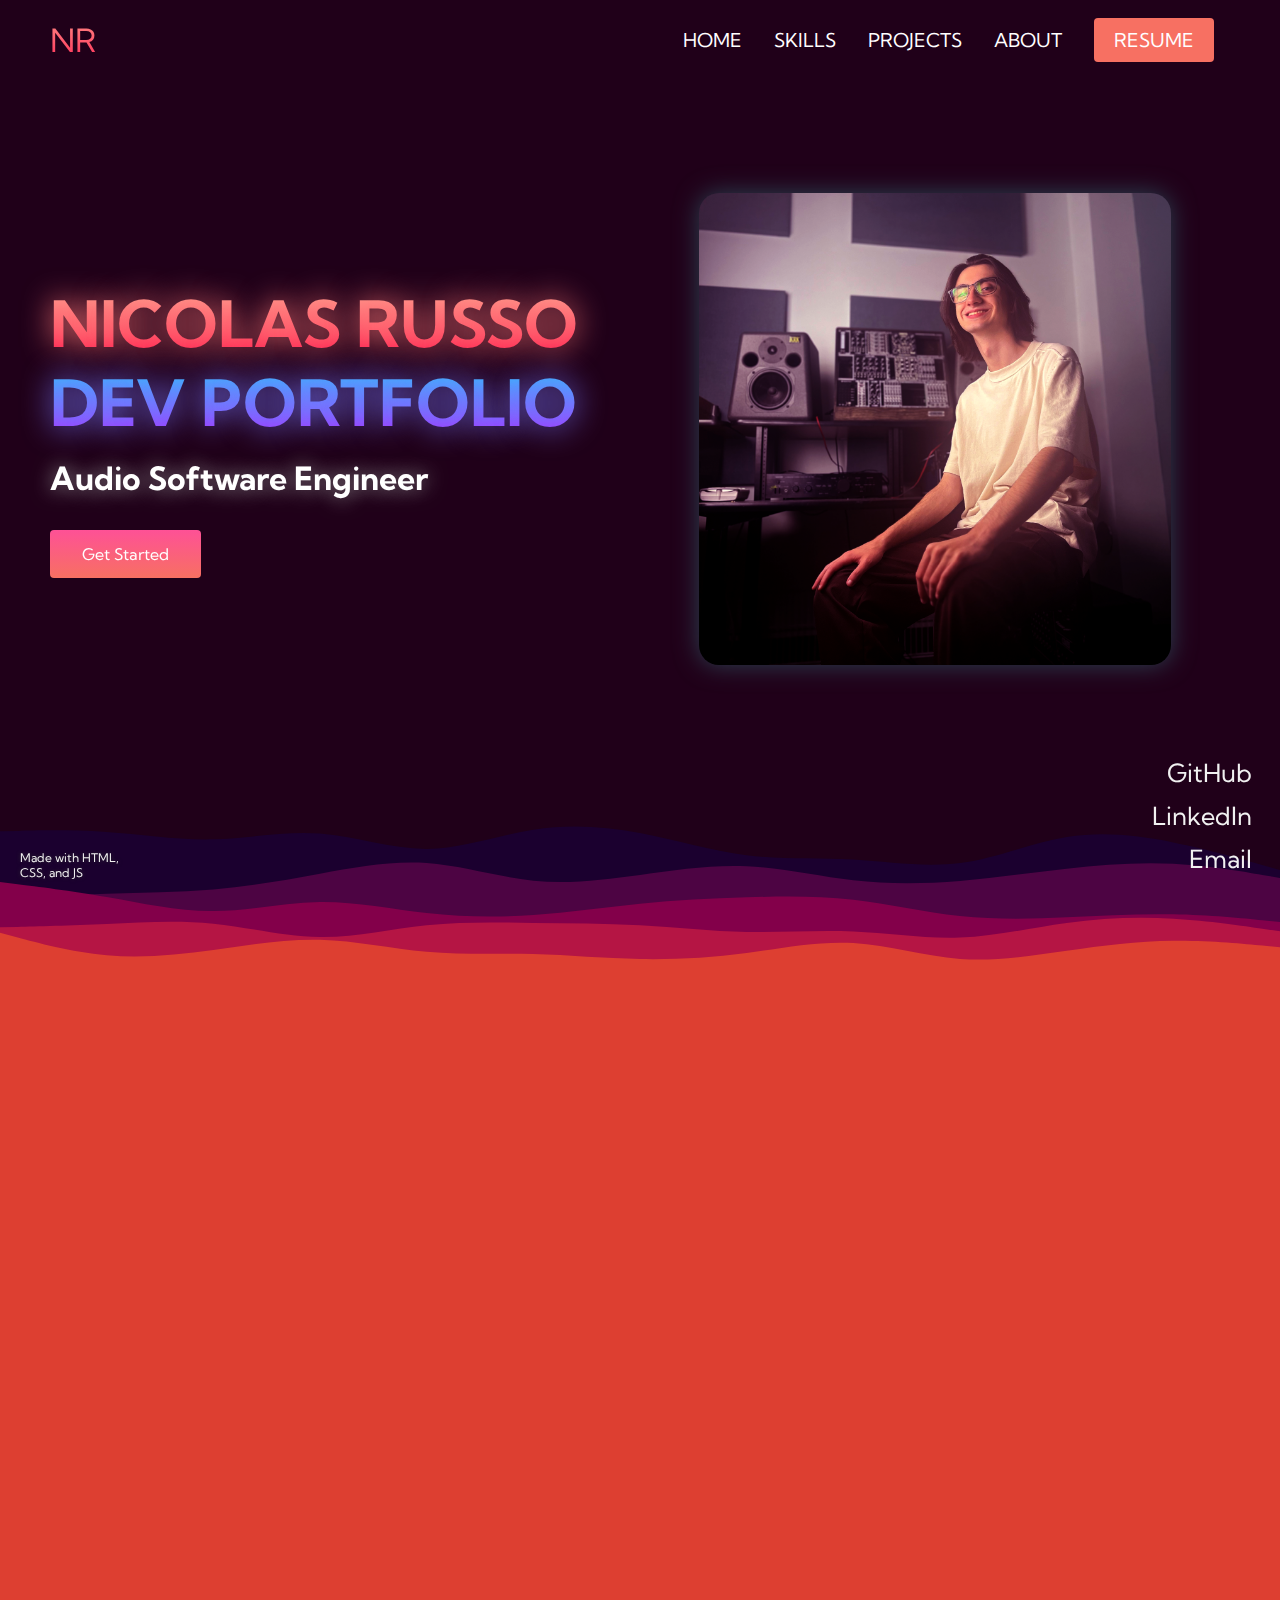
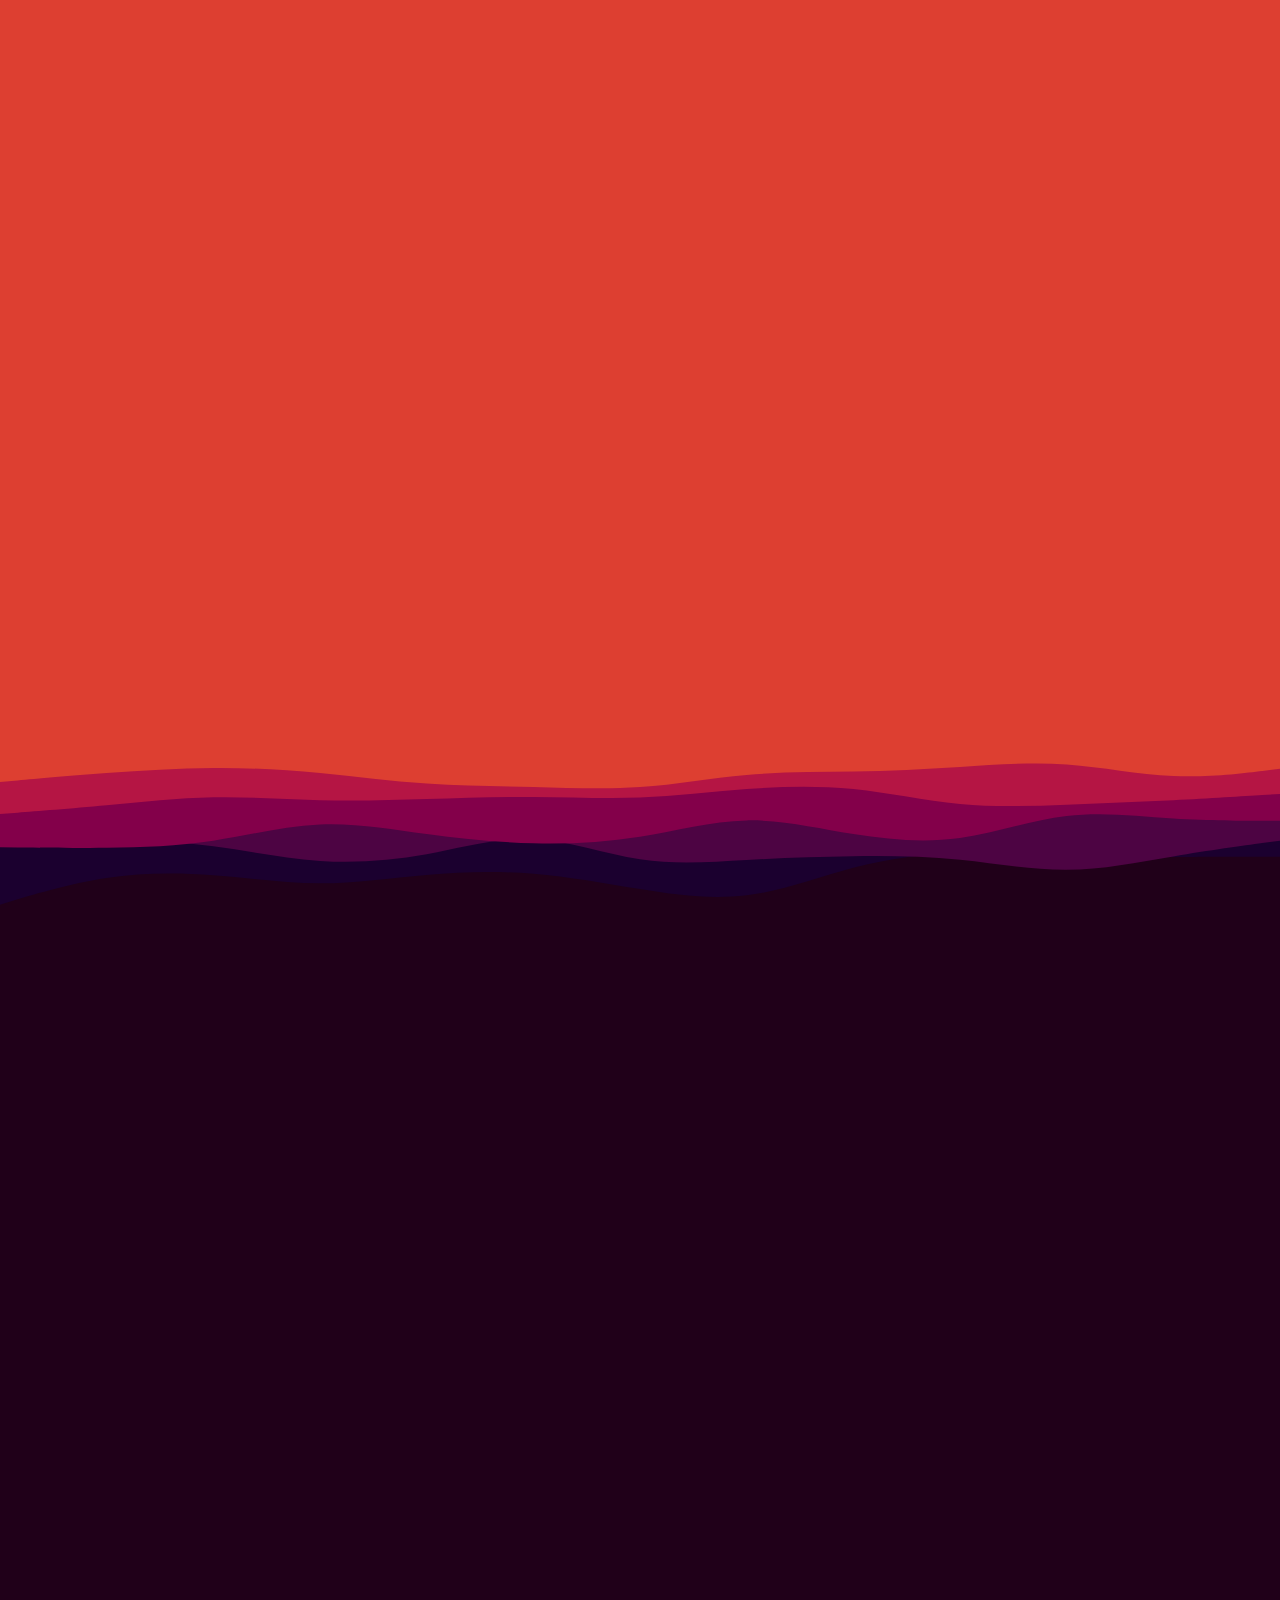
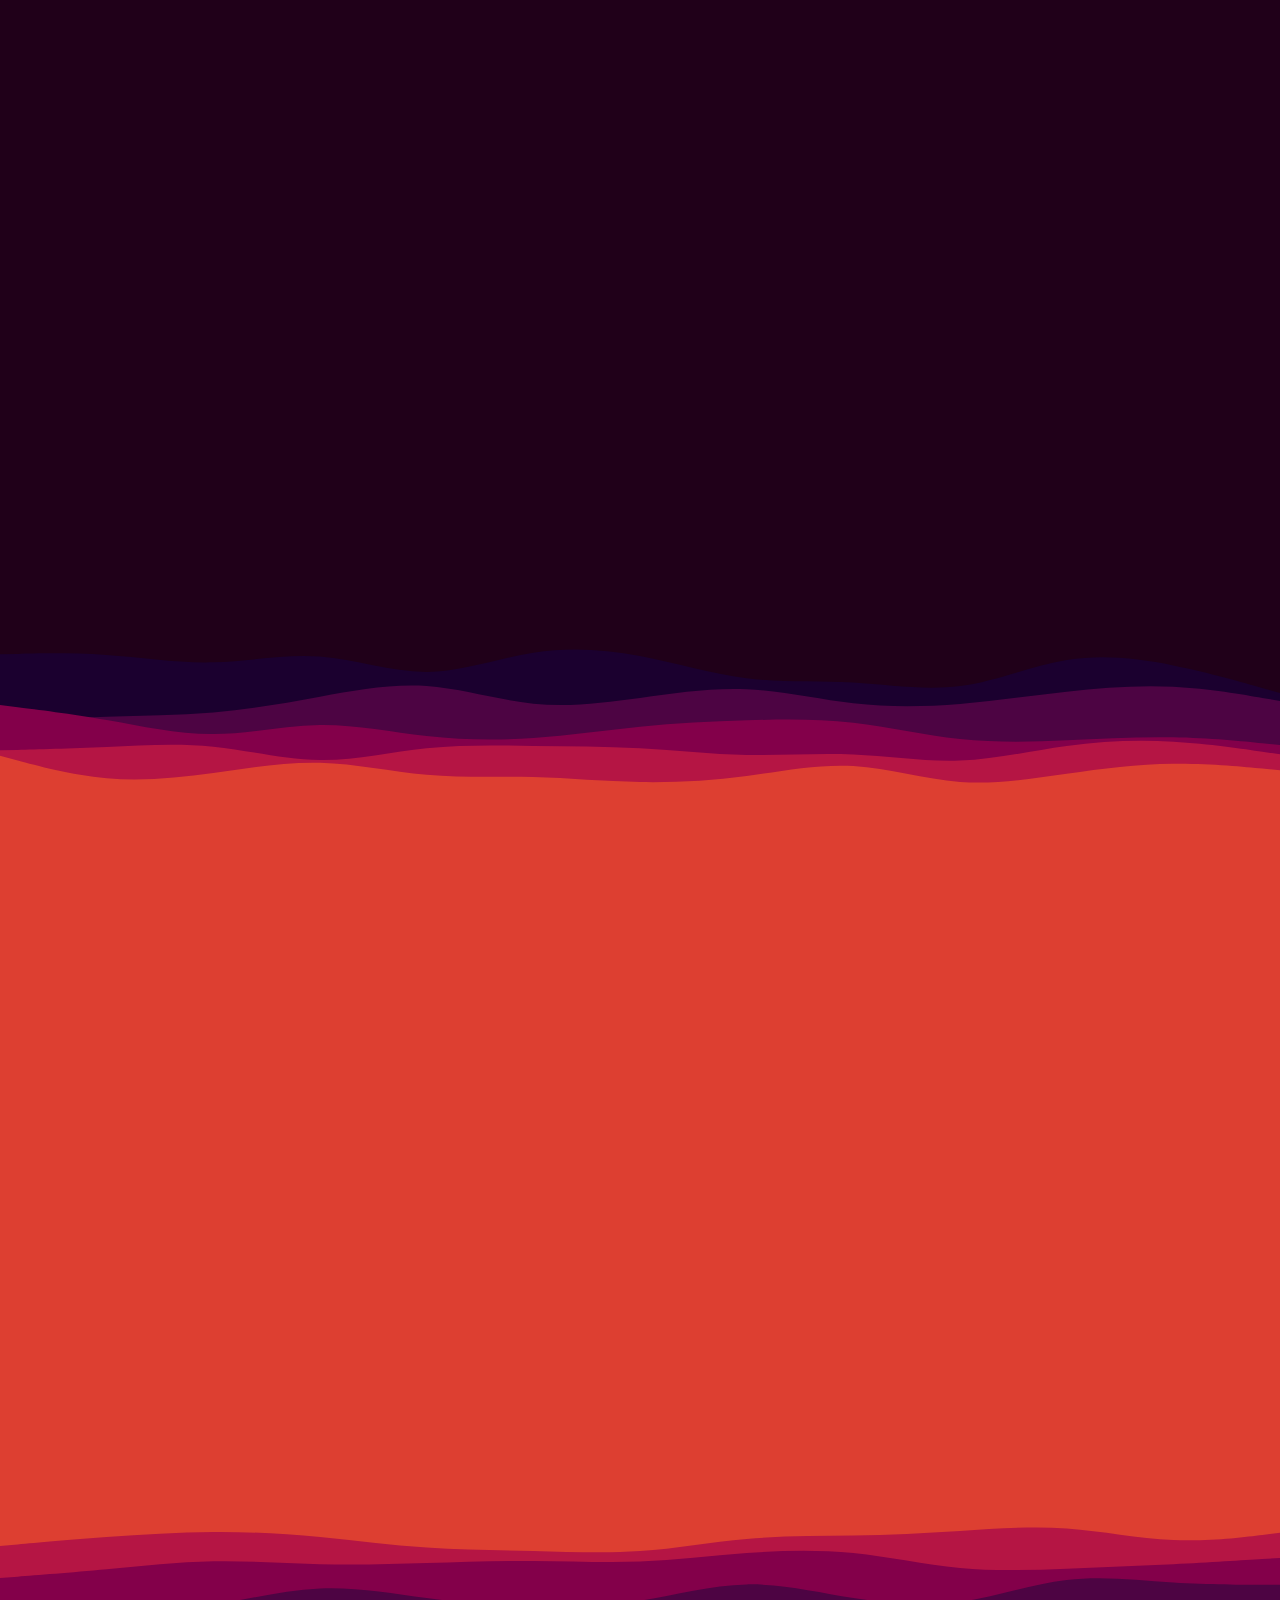
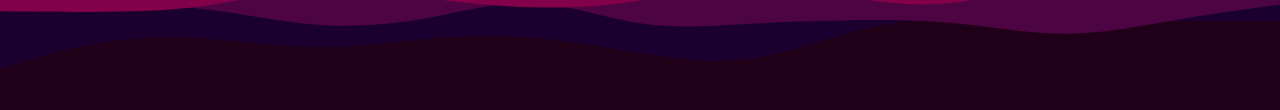
==== commit 27a64080: "added the sit smile" ====
--- a/index.html
+++ b/index.html
@@ -71,7 +71,7 @@
                 <button class="main__btn hidden home-line"><a href="#skills">Get Started</a></button>
             </div>
             <div class="main__img--container hidden2 home-line">
-                <img src="images/THE_SHOT.png" alt="pic" id="main__img">
+                <img src="images/THE_SIT_SMILE.png" alt="pic" id="main__img">
             </div>
         </div>
     </div>
